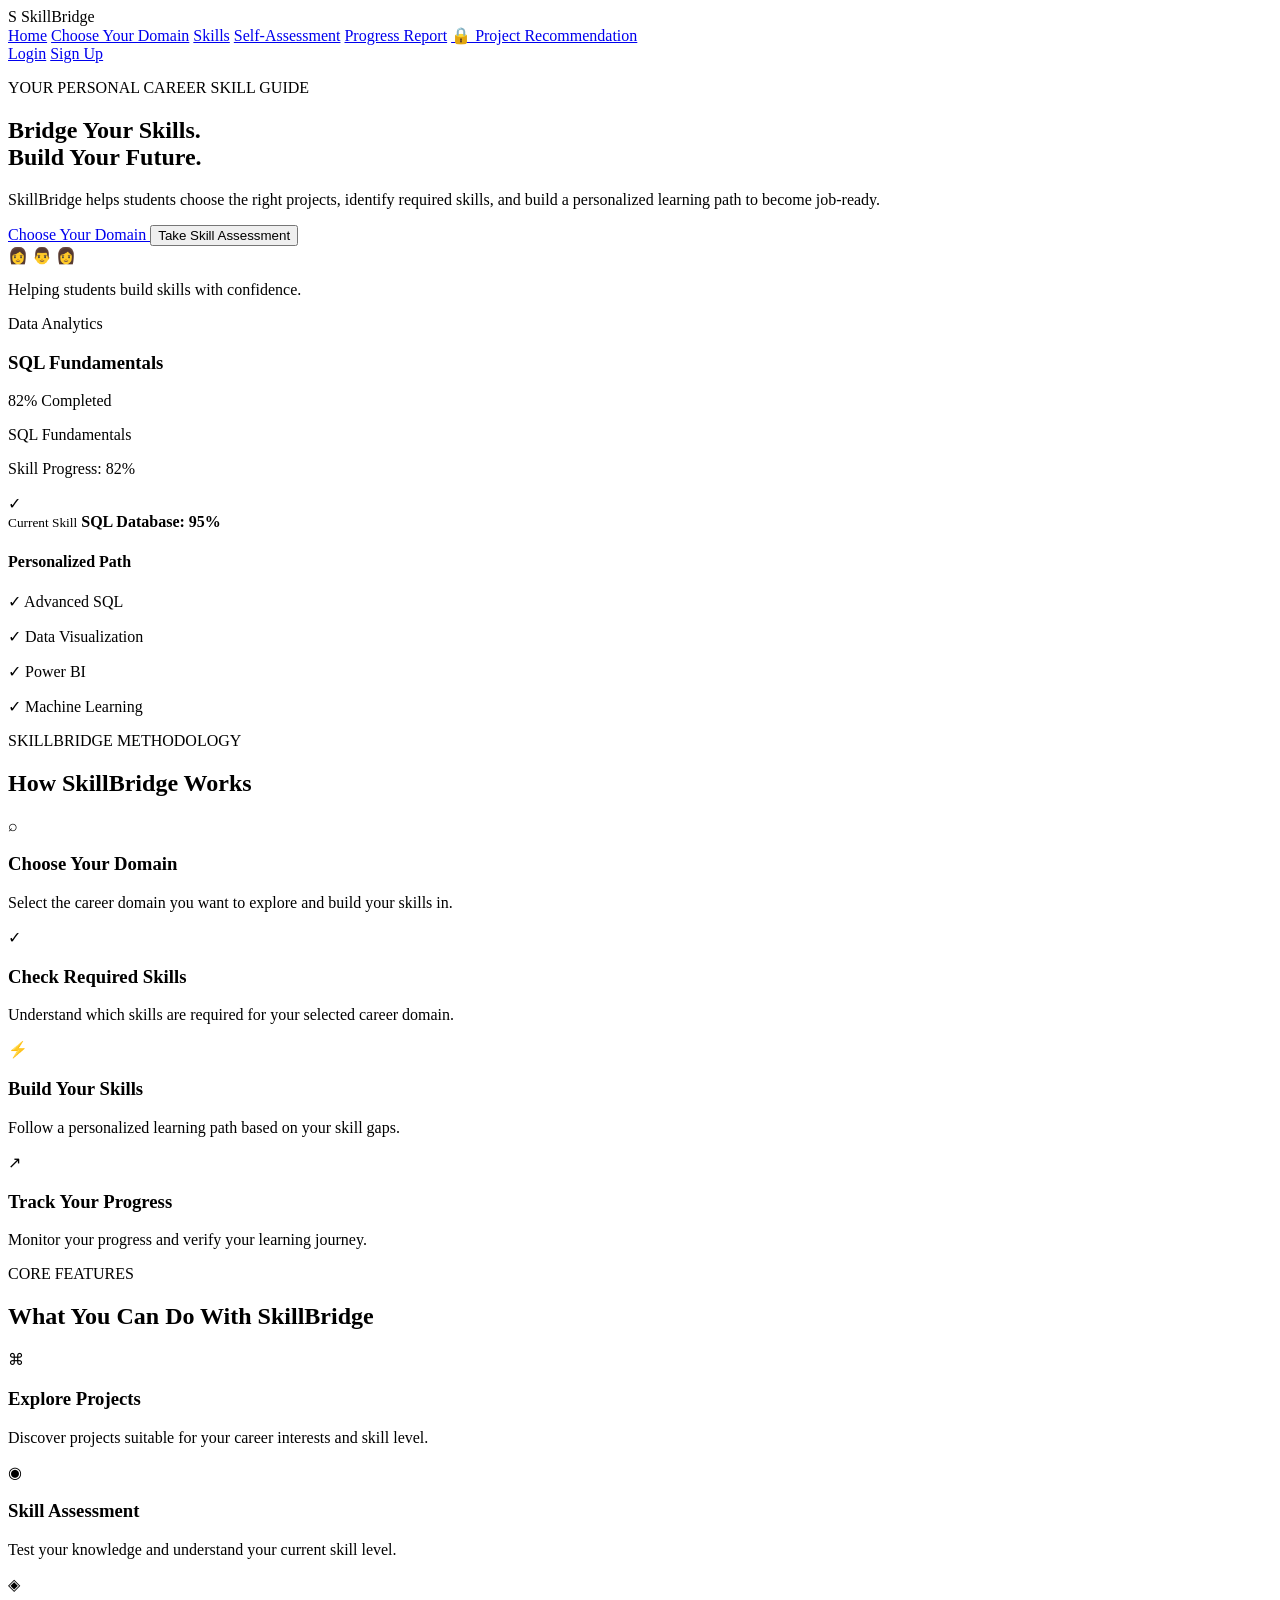
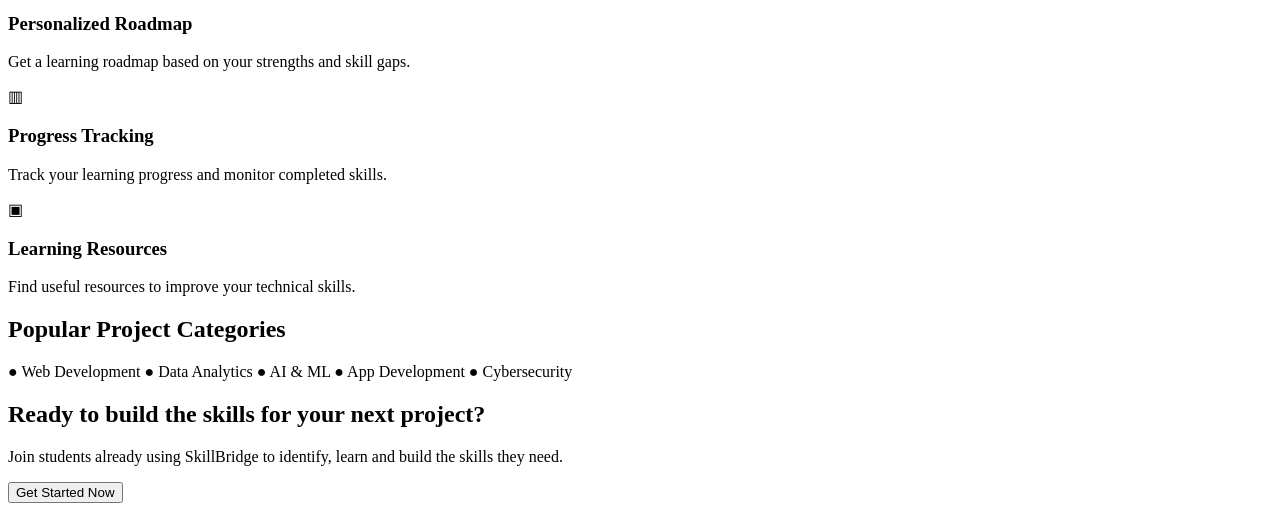
==== index.html @ 347d811d "Upload SkillBridge project files" ====
<!DOCTYPE html>
<html lang="en">

<head>
    <meta charset="UTF-8">
    <meta name="viewport" content="width=device-width, initial-scale=1.0">

    <title>SkillBridge</title>

    <link rel="stylesheet" href="CSS/style.css">
</head>

<body>

    <!-- NAVBAR -->
    <header class="navbar">

        <div class="logo">
            <span class="logo-icon">S</span>
            <span>SkillBridge</span>
        </div>

        <nav>
            <a href="index.html" class="active">Home</a>
            <a href="domain.html">Choose Your Domain</a>
            <a href="skills.html">Skills</a>
            <a href="assessment.html">Self-Assessment</a>
            <a href="progress.html">Progress Report</a>
            <a href="projects.html" id="projectLink">
                🔒 Project Recommendation
            </a>
        </nav>

        <!-- LOGIN AND SIGN UP BUTTONS -->
        <div class="nav-buttons">
            <a href="login.html" class="login-btn">Login</a>

            <a href="login.html?mode=signup" class="primary-btn">
                Sign Up
            </a>
        </div>

    </header>


    <!-- HERO SECTION -->
    <section class="hero">

        <div class="hero-content">

            <p class="small-heading">
                YOUR PERSONAL CAREER SKILL GUIDE
            </p>

            <h1>
                Bridge Your Skills.<br>
                Build Your Future.
            </h1>

            <p class="hero-description">
                SkillBridge helps students choose the right projects,
                identify required skills, and build a personalized
                learning path to become job-ready.
            </p>

            <div class="hero-buttons">

                <a href="domain.html" class="primary-btn">
                    Choose Your Domain
                </a>

                <button class="secondary-btn" id="assessmentBtn">
                    Take Skill Assessment
                </button>

            </div>

            <div class="student-info">
                <div class="student-icons">
                    <span>👩</span>
                    <span>👨</span>
                    <span>👩</span>
                </div>

                <p>
                    Helping students build skills with confidence.
                </p>
            </div>

        </div>


        <!-- DASHBOARD PREVIEW -->
        <div class="hero-dashboard">

            <div class="dashboard-top">
                <div>
                    <p class="dashboard-label">Data Analytics</p>
                    <h3>SQL Fundamentals</h3>
                </div>

                <span class="completed">82% Completed</span>
            </div>

            <div class="progress-section">
                <p>SQL Fundamentals</p>

                <div class="progress-bar">
                    <div class="progress-fill"></div>
                </div>

                <p class="progress-text">Skill Progress: 82%</p>
            </div>

            <div class="dashboard-bottom">

                <div class="score-card">
                    <span>✓</span>
                    <div>
                        <small>Current Skill</small>
                        <strong>SQL Database: 95%</strong>
                    </div>
                </div>

                <div class="future-card">
                    <h4>Personalized Path</h4>
                    <p>✓ Advanced SQL</p>
                    <p>✓ Data Visualization</p>
                    <p>✓ Power BI</p>
                    <p>✓ Machine Learning</p>
                </div>

            </div>

        </div>

    </section>


    <!-- HOW SKILLBRIDGE WORKS -->
    <section class="how-section">

        <p class="section-label">SKILLBRIDGE METHODOLOGY</p>

        <h2>How SkillBridge Works</h2>

        <div class="steps">

            <div class="step-card">
                <div class="step-icon">⌕</div>
                <h3>Choose Your Domain</h3>
                <p>
                    Select the career domain you want to
                    explore and build your skills in.
                </p>
            </div>

            <div class="step-card">
                <div class="step-icon">✓</div>
                <h3>Check Required Skills</h3>
                <p>
                    Understand which skills are required
                    for your selected career domain.
                </p>
            </div>

            <div class="step-card">
                <div class="step-icon">⚡</div>
                <h3>Build Your Skills</h3>
                <p>
                    Follow a personalized learning path
                    based on your skill gaps.
                </p>
            </div>

            <div class="step-card">
                <div class="step-icon">↗</div>
                <h3>Track Your Progress</h3>
                <p>
                    Monitor your progress and verify
                    your learning journey.
                </p>
            </div>

        </div>

    </section>


    <!-- CORE FEATURES -->
    <section class="features-section">

        <p class="section-label">CORE FEATURES</p>

        <h2>What You Can Do With SkillBridge</h2>

        <div class="features-grid">

            <div class="feature-card">
                <div class="feature-icon">⌘</div>
                <h3>Explore Projects</h3>
                <p>
                    Discover projects suitable for
                    your career interests and skill level.
                </p>
            </div>

            <div class="feature-card">
                <div class="feature-icon">◉</div>
                <h3>Skill Assessment</h3>
                <p>
                    Test your knowledge and understand
                    your current skill level.
                </p>
            </div>

            <div class="feature-card">
                <div class="feature-icon">◈</div>
                <h3>Personalized Roadmap</h3>
                <p>
                    Get a learning roadmap based on
                    your strengths and skill gaps.
                </p>
            </div>

            <div class="feature-card">
                <div class="feature-icon">▥</div>
                <h3>Progress Tracking</h3>
                <p>
                    Track your learning progress and
                    monitor completed skills.
                </p>
            </div>

            <div class="feature-card">
                <div class="feature-icon">▣</div>
                <h3>Learning Resources</h3>
                <p>
                    Find useful resources to improve
                    your technical skills.
                </p>
            </div>

        </div>

    </section>


    <!-- PROJECT CATEGORIES -->
    <section class="categories-section">

        <h2>Popular Project Categories</h2>

        <div class="categories">
            <span>● Web Development</span>
            <span>● Data Analytics</span>
            <span>● AI & ML</span>
            <span>● App Development</span>
            <span>● Cybersecurity</span>
        </div>

    </section>


    <!-- CALL TO ACTION -->
    <section class="cta-section">

        <h2>
            Ready to build the skills for your next project?
        </h2>

        <p>
            Join students already using SkillBridge to
            identify, learn and build the skills they need.
        </p>

        <button class="cta-button" id="ctaButton">
            Get Started Now
        </button>

    </section>


    <!-- JAVASCRIPT -->
    <script src="JS/script.js"></script>

</body>

</html>
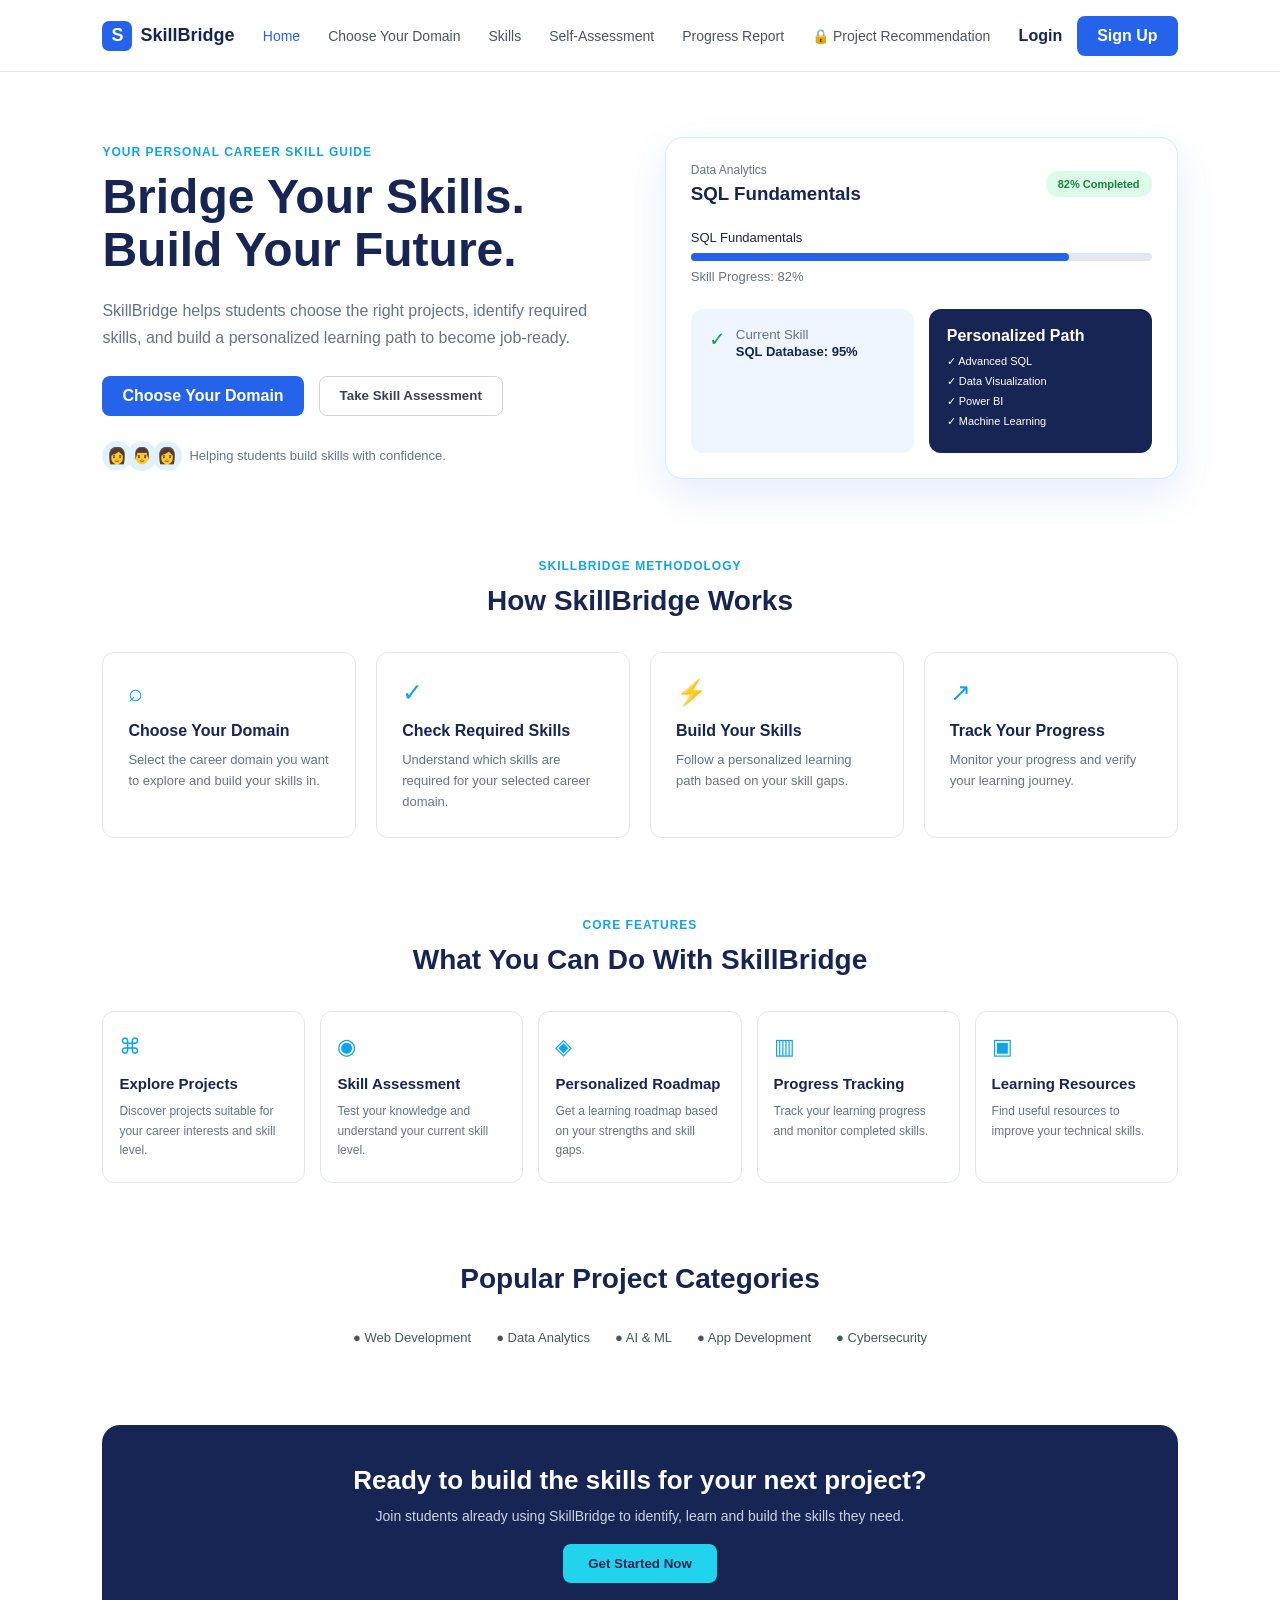
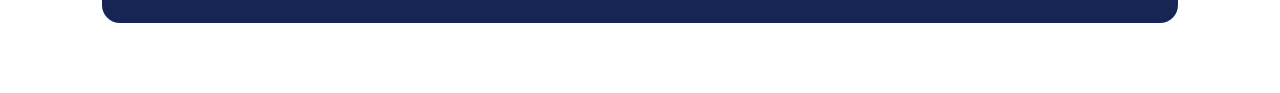
==== commit 9d765489: "Update index.html" ====
--- a/index.html
+++ b/index.html
@@ -8,7 +8,8 @@
 
     <title>SkillBridge</title>
 
-    <link rel="stylesheet" href="CSS/style.css">
+    <!-- Correct CSS path -->
+    <link rel="stylesheet" href="/style.css">
 </head>
 
 <body>
@@ -32,17 +33,14 @@
             </a>
         </nav>
 
-        <!-- LOGIN AND SIGN UP BUTTONS -->
         <div class="nav-buttons">
             <a href="login.html" class="login-btn">Login</a>
-
             <a href="login.html?mode=signup" class="primary-btn">
                 Sign Up
             </a>
         </div>
 
     </header>
-
 
     <!-- HERO SECTION -->
     <section class="hero">
@@ -89,7 +87,6 @@
             </div>
 
         </div>
-
 
         <!-- DASHBOARD PREVIEW -->
         <div class="hero-dashboard">
@@ -137,7 +134,6 @@
 
     </section>
 
-
     <!-- HOW SKILLBRIDGE WORKS -->
     <section class="how-section">
 
@@ -187,7 +183,6 @@
 
     </section>
 
-
     <!-- CORE FEATURES -->
     <section class="features-section">
 
@@ -245,7 +240,6 @@
         </div>
 
     </section>
-
 
     <!-- PROJECT CATEGORIES -->
     <section class="categories-section">
@@ -262,7 +256,6 @@
 
     </section>
 
-
     <!-- CALL TO ACTION -->
     <section class="cta-section">
 
@@ -281,9 +274,8 @@
 
     </section>
 
-
-    <!-- JAVASCRIPT -->
-    <script src="JS/script.js"></script>
+    <!-- Correct JavaScript path -->
+    <script src="/script.js"></script>
 
 </body>
 
--- a/style.css
+++ b/style.css
@@ -0,0 +1,2170 @@
+/* ================= GENERAL ================= */
+
+* {
+    margin: 0;
+    padding: 0;
+    box-sizing: border-box;
+}
+
+body {
+    font-family: Arial, Helvetica, sans-serif;
+    background: #ffffff;
+    color: #172554;
+}
+
+button {
+    font-family: inherit;
+    cursor: pointer;
+}
+
+a {
+    text-decoration: none;
+}
+
+
+/* ================= NAVBAR ================= */
+
+.navbar {
+    width: 100%;
+    height: 72px;
+    padding: 0 8%;
+    display: flex;
+    align-items: center;
+    justify-content: space-between;
+    border-bottom: 1px solid #e5e7eb;
+    background: white;
+}
+
+.logo {
+    display: flex;
+    align-items: center;
+    gap: 8px;
+    font-size: 18px;
+    font-weight: 700;
+}
+
+.logo-icon {
+    width: 30px;
+    height: 30px;
+    display: flex;
+    align-items: center;
+    justify-content: center;
+    background: #2563eb;
+    color: white;
+    border-radius: 7px;
+    font-weight: bold;
+}
+
+.navbar nav {
+    display: flex;
+    gap: 28px;
+}
+
+.navbar nav a {
+    color: #475569;
+    font-size: 14px;
+    font-weight: 500;
+}
+
+.navbar nav a:hover,
+.navbar nav a.active {
+    color: #2563eb;
+}
+
+.nav-buttons {
+    display: flex;
+    align-items: center;
+    gap: 15px;
+}
+
+.login-btn {
+    border: none;
+    background: transparent;
+    color: #172554;
+    font-weight: 600;
+}
+
+.primary-btn {
+    border: none;
+    background: #2563eb;
+    color: white;
+    padding: 11px 20px;
+    border-radius: 8px;
+    font-weight: 600;
+}
+
+.primary-btn:hover {
+    background: #1d4ed8;
+}
+
+.secondary-btn {
+    background: white;
+    border: 1px solid #2563eb;
+    color: #2563eb;
+    padding: 10px 20px;
+    border-radius: 8px;
+    font-weight: 600;
+}
+
+
+/* ================= HERO ================= */
+
+.hero {
+    width: 84%;
+    margin: 65px auto;
+    display: flex;
+    align-items: center;
+    justify-content: space-between;
+    gap: 50px;
+}
+
+.hero-content {
+    width: 48%;
+}
+
+.small-heading,
+.section-label {
+    color: #0ea5e9;
+    font-size: 12px;
+    font-weight: 700;
+    letter-spacing: 1px;
+    margin-bottom: 12px;
+}
+
+.hero h1 {
+    font-size: 48px;
+    line-height: 1.1;
+    color: #172554;
+    margin-bottom: 20px;
+}
+
+.hero-description {
+    color: #64748b;
+    font-size: 16px;
+    line-height: 1.7;
+    max-width: 560px;
+}
+
+.hero-buttons {
+    display: flex;
+    gap: 15px;
+    margin-top: 25px;
+}
+
+.student-info {
+    display: flex;
+    align-items: center;
+    gap: 12px;
+    margin-top: 25px;
+}
+
+.student-info p {
+    color: #64748b;
+    font-size: 13px;
+}
+
+.student-icons {
+    display: flex;
+}
+
+.student-icons span {
+    width: 30px;
+    height: 30px;
+    border-radius: 50%;
+    background: #e0f2fe;
+    display: flex;
+    align-items: center;
+    justify-content: center;
+    margin-right: -5px;
+}
+
+
+/* ================= DASHBOARD PREVIEW ================= */
+
+.hero-dashboard {
+    width: 48%;
+    background: white;
+    border: 1px solid #dbeafe;
+    border-radius: 18px;
+    padding: 25px;
+    box-shadow: 0 15px 40px rgba(37, 99, 235, 0.12);
+}
+
+.dashboard-top {
+    display: flex;
+    justify-content: space-between;
+    align-items: center;
+}
+
+.dashboard-label {
+    font-size: 12px;
+    color: #64748b;
+}
+
+.dashboard-top h3 {
+    margin-top: 6px;
+}
+
+.completed {
+    background: #dcfce7;
+    color: #15803d;
+    padding: 7px 12px;
+    border-radius: 20px;
+    font-size: 11px;
+    font-weight: 600;
+}
+
+.progress-section {
+    margin-top: 25px;
+}
+
+.progress-section p {
+    font-size: 13px;
+    margin-bottom: 8px;
+}
+
+.progress-bar {
+    width: 100%;
+    height: 8px;
+    background: #e2e8f0;
+    border-radius: 10px;
+}
+
+.progress-fill {
+    width: 82%;
+    height: 100%;
+    background: #2563eb;
+    border-radius: 10px;
+}
+
+.progress-text {
+    color: #64748b;
+    margin-top: 8px;
+}
+
+.dashboard-bottom {
+    display: flex;
+    gap: 15px;
+    margin-top: 25px;
+}
+
+.score-card {
+    flex: 1;
+    background: #eff6ff;
+    padding: 18px;
+    border-radius: 12px;
+    display: flex;
+    gap: 10px;
+}
+
+.score-card span {
+    color: #16a34a;
+    font-size: 20px;
+}
+
+.score-card small {
+    display: block;
+    color: #64748b;
+}
+
+.score-card strong {
+    font-size: 13px;
+}
+
+.future-card {
+    flex: 1;
+    background: #172554;
+    color: white;
+    padding: 18px;
+    border-radius: 12px;
+}
+
+.future-card h4 {
+    margin-bottom: 10px;
+}
+
+.future-card p {
+    font-size: 11px;
+    margin: 7px 0;
+}
+
+
+/* ================= SECTIONS ================= */
+
+.how-section,
+.features-section,
+.categories-section {
+    width: 84%;
+    margin: 80px auto;
+    text-align: center;
+}
+
+.how-section h2,
+.features-section h2,
+.categories-section h2 {
+    font-size: 28px;
+    color: #172554;
+    margin-bottom: 35px;
+}
+
+
+/* ================= HOW IT WORKS ================= */
+
+.steps {
+    display: grid;
+    grid-template-columns: repeat(4, 1fr);
+    gap: 20px;
+}
+
+.step-card {
+    padding: 25px;
+    border: 1px solid #e2e8f0;
+    border-radius: 12px;
+    text-align: left;
+}
+
+.step-icon {
+    color: #0ea5e9;
+    font-size: 25px;
+    margin-bottom: 15px;
+}
+
+.step-card h3 {
+    font-size: 16px;
+    margin-bottom: 10px;
+}
+
+.step-card p {
+    color: #64748b;
+    font-size: 13px;
+    line-height: 1.6;
+}
+
+
+/* ================= FEATURES ================= */
+
+.features-grid {
+    display: grid;
+    grid-template-columns: repeat(5, 1fr);
+    gap: 15px;
+}
+
+.feature-card {
+    padding: 22px 16px;
+    border: 1px solid #e2e8f0;
+    border-radius: 12px;
+    text-align: left;
+}
+
+.feature-icon {
+    color: #0ea5e9;
+    font-size: 22px;
+    margin-bottom: 15px;
+}
+
+.feature-card h3 {
+    font-size: 15px;
+    margin-bottom: 10px;
+}
+
+.feature-card p {
+    color: #64748b;
+    font-size: 12px;
+    line-height: 1.6;
+}
+
+
+/* ================= CATEGORIES ================= */
+
+.categories {
+    display: flex;
+    justify-content: center;
+    flex-wrap: wrap;
+    gap: 25px;
+}
+
+.categories span {
+    color: #475569;
+    font-size: 13px;
+}
+
+
+/* ================= CTA ================= */
+
+.cta-section {
+    width: 84%;
+    margin: 70px auto;
+    padding: 40px;
+    text-align: center;
+    border-radius: 18px;
+    background: #172554;
+    color: white;
+}
+
+.cta-section h2 {
+    font-size: 26px;
+    margin-bottom: 12px;
+}
+
+.cta-section p {
+    color: #cbd5e1;
+    font-size: 14px;
+    margin-bottom: 20px;
+}
+
+.cta-button {
+    border: none;
+    background: #22d3ee;
+    color: #172554;
+    padding: 12px 25px;
+    border-radius: 8px;
+    font-weight: 700;
+}
+
+
+/* ================= RESPONSIVE ================= */
+
+@media (max-width: 900px) {
+
+    .navbar nav {
+        display: none;
+    }
+
+    .hero {
+        flex-direction: column;
+    }
+
+    .hero-content,
+    .hero-dashboard {
+        width: 100%;
+    }
+
+    .steps {
+        grid-template-columns: repeat(2, 1fr);
+    }
+
+    .features-grid {
+        grid-template-columns: repeat(2, 1fr);
+    }
+}
+
+@media (max-width: 600px) {
+
+    .hero h1 {
+        font-size: 36px;
+    }
+
+    .steps,
+    .features-grid {
+        grid-template-columns: 1fr;
+    }
+
+    .hero-buttons {
+        flex-direction: column;
+    }
+}
+/* =====================================================
+   DOMAIN PAGE
+===================================================== */
+
+.domain-page {
+    width: 84%;
+    margin: 55px auto 80px;
+}
+
+
+/* ================= DOMAIN HEADER ================= */
+
+.domain-header {
+    text-align: center;
+    max-width: 750px;
+    margin: 0 auto 45px;
+}
+
+.domain-header h1 {
+    font-size: 40px;
+    color: #172554;
+    margin-bottom: 15px;
+}
+
+.domain-header p:last-child {
+    color: #64748b;
+    font-size: 15px;
+    line-height: 1.7;
+}
+
+
+/* ================= DOMAIN GRID ================= */
+
+.domain-grid {
+    display: grid;
+    grid-template-columns: repeat(3, 1fr);
+    gap: 22px;
+}
+
+
+/* ================= DOMAIN CARD ================= */
+
+.domain-card {
+    padding: 25px;
+    background: white;
+    border: 1px solid #e2e8f0;
+    border-radius: 15px;
+    transition: 0.25s;
+    position: relative;
+}
+
+.domain-card:hover {
+    transform: translateY(-5px);
+    border-color: #93c5fd;
+    box-shadow: 0 12px 30px rgba(37, 99, 235, 0.10);
+}
+
+
+.domain-card.selected {
+    border: 2px solid #2563eb;
+    background: #eff6ff;
+}
+
+
+/* ================= DOMAIN ICON ================= */
+
+.domain-icon {
+    width: 48px;
+    height: 48px;
+    display: flex;
+    align-items: center;
+    justify-content: center;
+    background: #eff6ff;
+    color: #2563eb;
+    border-radius: 12px;
+    font-size: 22px;
+    margin-bottom: 18px;
+}
+
+
+.domain-card h3 {
+    color: #172554;
+    font-size: 18px;
+    margin-bottom: 10px;
+}
+
+
+.domain-card p {
+    color: #64748b;
+    font-size: 13px;
+    line-height: 1.6;
+    margin-bottom: 12px;
+}
+
+
+.domain-card span {
+    display: block;
+    color: #2563eb;
+    font-size: 11px;
+    font-weight: 600;
+    margin-bottom: 20px;
+}
+
+
+/* ================= SELECT BUTTON ================= */
+
+.domain-select-btn {
+    width: 100%;
+    padding: 10px;
+    border: 1px solid #2563eb;
+    background: white;
+    color: #2563eb;
+    border-radius: 8px;
+    font-weight: 600;
+    cursor: pointer;
+}
+
+
+.domain-select-btn:hover {
+    background: #2563eb;
+    color: white;
+}
+
+
+.domain-card.selected .domain-select-btn {
+    background: #2563eb;
+    color: white;
+}
+
+
+/* ================= SELECTED DOMAIN ================= */
+
+.selected-domain {
+    margin: 45px auto 0;
+    max-width: 700px;
+    padding: 25px;
+    text-align: center;
+    background: #f8fafc;
+    border: 1px solid #e2e8f0;
+    border-radius: 15px;
+}
+
+
+.selected-domain p {
+    color: #64748b;
+    font-size: 13px;
+}
+
+
+.selected-domain h3 {
+    color: #172554;
+    margin: 8px 0 20px;
+}
+
+
+#continueSkillsBtn:disabled {
+    opacity: 0.5;
+    cursor: not-allowed;
+}
+
+
+/* ================= DOMAIN RESPONSIVE ================= */
+
+@media (max-width: 1000px) {
+
+    .domain-grid {
+        grid-template-columns: repeat(2, 1fr);
+    }
+
+}
+
+
+@media (max-width: 650px) {
+
+    .domain-grid {
+        grid-template-columns: 1fr;
+    }
+
+    .domain-header h1 {
+        font-size: 32px;
+    }
+
+}
+
+/* =====================================================
+   SKILLS PAGE
+===================================================== */
+
+.skills-page {
+    width: 84%;
+    margin: 55px auto 80px;
+}
+
+
+/* ================= HEADER ================= */
+
+.skills-header {
+    text-align: center;
+    max-width: 780px;
+    margin: 0 auto 50px;
+}
+
+.skills-header h1 {
+    font-size: 40px;
+    color: #172554;
+    margin-bottom: 15px;
+}
+
+.skills-header > p:not(.section-label) {
+    color: #64748b;
+    font-size: 15px;
+    line-height: 1.7;
+}
+
+
+/* ================= CURRENT DOMAIN ================= */
+
+.current-domain {
+    display: inline-flex;
+    align-items: center;
+    gap: 12px;
+    margin-top: 20px;
+    padding: 10px 18px;
+    background: #eff6ff;
+    border: 1px solid #bfdbfe;
+    border-radius: 25px;
+}
+
+.current-domain span {
+    color: #64748b;
+    font-size: 12px;
+}
+
+.current-domain strong {
+    color: #2563eb;
+    font-size: 13px;
+}
+
+
+/* ================= SKILL LEVEL ================= */
+
+.skill-level-section {
+    margin-bottom: 50px;
+}
+
+.skill-level-heading {
+    display: flex;
+    align-items: center;
+    gap: 15px;
+    margin-bottom: 20px;
+}
+
+.level-number {
+    width: 42px;
+    height: 42px;
+    display: flex;
+    align-items: center;
+    justify-content: center;
+    background: #172554;
+    color: white;
+    border-radius: 10px;
+    font-size: 13px;
+    font-weight: 700;
+}
+
+.skill-level-heading h2 {
+    color: #172554;
+    font-size: 24px;
+    margin-bottom: 5px;
+}
+
+.skill-level-heading p {
+    color: #64748b;
+    font-size: 13px;
+}
+
+
+/* ================= SKILLS GRID ================= */
+
+.skills-grid {
+    display: grid;
+    grid-template-columns: repeat(3, 1fr);
+    gap: 18px;
+}
+
+
+/* ================= SKILL CARD ================= */
+
+.skill-card {
+    position: relative;
+    display: flex;
+    align-items: flex-start;
+    gap: 15px;
+    padding: 22px;
+    border: 1px solid #e2e8f0;
+    border-radius: 13px;
+    background: white;
+    cursor: pointer;
+    transition: 0.2s;
+}
+
+.skill-card:hover {
+    border-color: #93c5fd;
+    box-shadow: 0 8px 25px rgba(37, 99, 235, 0.08);
+}
+
+
+/* Hide original checkbox */
+
+.skill-checkbox {
+    position: absolute;
+    opacity: 0;
+}
+
+
+/* Custom checkbox */
+
+.custom-checkbox {
+    width: 23px;
+    height: 23px;
+    flex-shrink: 0;
+    border: 2px solid #cbd5e1;
+    border-radius: 6px;
+    color: white;
+    display: flex;
+    align-items: center;
+    justify-content: center;
+    font-size: 13px;
+}
+
+
+/* Selected card */
+
+.skill-card.selected {
+    border: 2px solid #2563eb;
+    background: #eff6ff;
+}
+
+.skill-card.selected .custom-checkbox {
+    background: #2563eb;
+    border-color: #2563eb;
+}
+
+
+/* Skill text */
+
+.skill-card h3 {
+    color: #172554;
+    font-size: 15px;
+    margin-bottom: 7px;
+}
+
+.skill-card p {
+    color: #64748b;
+    font-size: 12px;
+    line-height: 1.5;
+}
+
+
+/* ================= SUMMARY ================= */
+
+.skill-summary {
+    max-width: 900px;
+    margin: 20px auto 0;
+    padding: 22px 25px;
+    display: flex;
+    align-items: center;
+    justify-content: space-between;
+    gap: 20px;
+    background: #f8fafc;
+    border: 1px solid #e2e8f0;
+    border-radius: 15px;
+}
+
+.skill-summary p {
+    color: #64748b;
+    font-size: 12px;
+    margin-bottom: 5px;
+}
+
+.skill-summary h3 {
+    color: #172554;
+    font-size: 18px;
+}
+
+
+/* Disabled button */
+
+#continueAssessmentBtn:disabled {
+    opacity: 0.5;
+    cursor: not-allowed;
+}
+
+
+/* ================= SKILLS RESPONSIVE ================= */
+
+@media (max-width: 950px) {
+
+    .skills-grid {
+        grid-template-columns: repeat(2, 1fr);
+    }
+
+}
+
+
+@media (max-width: 650px) {
+
+    .skills-grid {
+        grid-template-columns: 1fr;
+    }
+
+    .skills-header h1 {
+        font-size: 32px;
+    }
+
+    .skill-summary {
+        flex-direction: column;
+        text-align: center;
+    }
+
+}
+/* =========================================
+   ASSESSMENT PAGE
+========================================= */
+
+.assessment-page {
+    min-height: calc(100vh - 80px);
+    background: #f7f9fc;
+    padding: 55px 8%;
+}
+
+
+/* Header */
+
+.assessment-header {
+    text-align: center;
+    max-width: 800px;
+    margin: 0 auto 35px;
+}
+
+.page-label {
+    color: #2563eb;
+    font-size: 14px;
+    font-weight: 700;
+    letter-spacing: 1.5px;
+    margin-bottom: 10px;
+}
+
+.assessment-header h1 {
+    font-size: 42px;
+    margin-bottom: 12px;
+    color: #111827;
+}
+
+.assessment-subtitle {
+    color: #6b7280;
+    font-size: 17px;
+    line-height: 1.6;
+}
+
+.assessment-domain {
+    display: inline-block;
+    margin-top: 18px;
+    padding: 10px 18px;
+    background: #eef4ff;
+    color: #374151;
+    border-radius: 30px;
+    font-size: 14px;
+}
+
+.assessment-domain strong {
+    color: #2563eb;
+}
+
+
+/* Quiz Progress */
+
+.quiz-progress {
+    max-width: 850px;
+    margin: 0 auto 25px;
+}
+
+.quiz-progress-info {
+    display: flex;
+    justify-content: space-between;
+    margin-bottom: 9px;
+
+    color: #6b7280;
+    font-size: 14px;
+    font-weight: 600;
+}
+
+.quiz-progress-bar {
+    width: 100%;
+    height: 8px;
+    background: #e5e7eb;
+    border-radius: 20px;
+    overflow: hidden;
+}
+
+.quiz-progress-fill {
+    width: 20%;
+    height: 100%;
+    background: #2563eb;
+    border-radius: 20px;
+    transition: width 0.3s ease;
+}
+
+
+/* Quiz Card */
+
+.quiz-container {
+    max-width: 850px;
+    margin: 0 auto;
+}
+
+.quiz-card {
+    background: white;
+    border-radius: 18px;
+    padding: 38px;
+    box-shadow: 0 10px 30px rgba(0, 0, 0, 0.06);
+}
+
+.question-category {
+    display: inline-block;
+
+    background: #eef4ff;
+    color: #2563eb;
+
+    padding: 7px 13px;
+
+    border-radius: 20px;
+
+    font-size: 13px;
+    font-weight: 600;
+
+    margin-bottom: 20px;
+}
+
+.quiz-card h2 {
+    font-size: 25px;
+    line-height: 1.5;
+    color: #111827;
+    margin-bottom: 28px;
+}
+
+
+/* Options */
+
+.options-container {
+    display: flex;
+    flex-direction: column;
+    gap: 14px;
+}
+
+.quiz-option {
+    width: 100%;
+
+    background: white;
+
+    border: 1px solid #d9dee8;
+
+    border-radius: 12px;
+
+    padding: 17px 18px;
+
+    text-align: left;
+
+    font-size: 15px;
+
+    cursor: pointer;
+
+    transition: all 0.2s ease;
+
+    color: #374151;
+}
+
+.quiz-option:hover {
+    border-color: #2563eb;
+    background: #f5f8ff;
+}
+
+.quiz-option.selected {
+    border-color: #2563eb;
+    background: #eef4ff;
+    color: #1d4ed8;
+    font-weight: 600;
+}
+
+
+/* Quiz Actions */
+
+.quiz-actions {
+    display: flex;
+    justify-content: space-between;
+
+    margin-top: 32px;
+
+    padding-top: 25px;
+
+    border-top: 1px solid #edf0f4;
+}
+
+.secondary-btn {
+    border: 1px solid #d1d5db;
+    background: white;
+    color: #374151;
+
+    padding: 11px 20px;
+
+    border-radius: 8px;
+
+    cursor: pointer;
+
+    font-weight: 600;
+}
+
+.secondary-btn:hover:not(:disabled) {
+    background: #f3f4f6;
+}
+
+.secondary-btn:disabled {
+    opacity: 0.5;
+    cursor: not-allowed;
+}
+
+.primary-btn:disabled {
+    opacity: 0.5;
+    cursor: not-allowed;
+}
+
+
+/* Information Cards */
+
+.assessment-info {
+    max-width: 850px;
+
+    margin: 28px auto 0;
+
+    display: grid;
+
+    grid-template-columns: 1fr 1fr;
+
+    gap: 18px;
+}
+
+.info-card {
+    background: white;
+
+    border: 1px solid #edf0f4;
+
+    border-radius: 14px;
+
+    padding: 20px;
+
+    display: flex;
+
+    gap: 14px;
+}
+
+.info-icon {
+    width: 40px;
+    height: 40px;
+
+    min-width: 40px;
+
+    display: flex;
+    align-items: center;
+    justify-content: center;
+
+    background: #eef4ff;
+
+    border-radius: 10px;
+
+    color: #2563eb;
+
+    font-weight: bold;
+}
+
+.info-card h3 {
+    margin-bottom: 6px;
+
+    font-size: 15px;
+
+    color: #111827;
+}
+
+.info-card p {
+    margin: 0;
+
+    color: #6b7280;
+
+    font-size: 13px;
+
+    line-height: 1.6;
+}
+
+
+/* =========================================
+   ASSESSMENT RESPONSIVE
+========================================= */
+.nav-links {
+    display: flex;
+    align-items: center;
+    gap: 24px;
+    white-space: nowrap;
+}
+
+.nav-links a {
+    text-decoration: none;
+    color: #374151;
+    font-size: 14px;
+    font-weight: 600;
+    padding: 8px 4px;
+    transition: 0.2s ease;
+}
+
+.nav-links a:hover {
+    color: #2563eb;
+}
+
+.nav-links a.active {
+    color: #2563eb;
+}
+
+/* =====================================================
+   PROGRESS REPORT PAGE
+   ===================================================== */
+
+.progress-page {
+    max-width: 1200px;
+    margin: 0 auto;
+    padding: 45px 30px 70px;
+}
+
+
+/* ================= HEADER ================= */
+
+.progress-header {
+    display: flex;
+    justify-content: space-between;
+    align-items: center;
+    gap: 30px;
+    margin-bottom: 35px;
+}
+
+.progress-header h1 {
+    margin: 8px 0 8px;
+    font-size: 38px;
+    color: #111827;
+}
+
+.progress-header p {
+    margin: 0;
+    color: #6b7280;
+    font-size: 16px;
+}
+
+.progress-domain-card {
+    background: #eff6ff;
+    border: 1px solid #dbeafe;
+    border-radius: 14px;
+    padding: 18px 24px;
+    min-width: 190px;
+}
+
+.progress-domain-card span {
+    display: block;
+    color: #6b7280;
+    font-size: 13px;
+    margin-bottom: 6px;
+}
+
+.progress-domain-card strong {
+    color: #2563eb;
+    font-size: 17px;
+}
+
+
+/* ================= STAT CARDS ================= */
+
+.progress-overview {
+    display: grid;
+    grid-template-columns: repeat(4, 1fr);
+    gap: 18px;
+    margin-bottom: 30px;
+}
+
+.progress-stat-card {
+    background: #ffffff;
+    border: 1px solid #e5e7eb;
+    border-radius: 16px;
+    padding: 22px;
+    display: flex;
+    align-items: center;
+    gap: 15px;
+    box-shadow: 0 5px 20px rgba(0, 0, 0, 0.04);
+}
+
+.stat-icon {
+    width: 48px;
+    height: 48px;
+    border-radius: 12px;
+    background: #eff6ff;
+    display: flex;
+    align-items: center;
+    justify-content: center;
+    font-size: 22px;
+}
+
+.progress-stat-card span {
+    color: #6b7280;
+    font-size: 13px;
+}
+
+.progress-stat-card h2 {
+    margin: 5px 0 0;
+    color: #111827;
+    font-size: 25px;
+}
+
+
+/* ================= DASHBOARD ================= */
+
+.progress-dashboard {
+    display: grid;
+    grid-template-columns: 2fr 1fr;
+    gap: 25px;
+    align-items: start;
+}
+
+.progress-main-card {
+    background: #ffffff;
+    border: 1px solid #e5e7eb;
+    border-radius: 18px;
+    padding: 28px;
+    box-shadow: 0 5px 20px rgba(0, 0, 0, 0.04);
+}
+
+.section-heading {
+    margin-bottom: 25px;
+}
+
+.section-heading h2 {
+    margin: 0 0 6px;
+    color: #111827;
+    font-size: 22px;
+}
+
+.section-heading p {
+    margin: 0;
+    color: #6b7280;
+    font-size: 14px;
+}
+
+
+/* ================= SKILL PROGRESS ================= */
+
+.skill-progress-item {
+    padding: 20px 0;
+    border-bottom: 1px solid #f0f0f0;
+}
+
+.skill-progress-item:last-child {
+    border-bottom: none;
+}
+
+.skill-progress-top {
+    display: flex;
+    justify-content: space-between;
+    align-items: center;
+    margin-bottom: 9px;
+}
+
+.skill-progress-name {
+    font-size: 16px;
+    font-weight: 700;
+    color: #1f2937;
+}
+
+.skill-progress-score {
+    font-size: 14px;
+    font-weight: 700;
+    color: #2563eb;
+}
+
+.skill-progress-bar {
+    height: 10px;
+    background: #e5e7eb;
+    border-radius: 20px;
+    overflow: hidden;
+}
+
+.skill-progress-fill {
+    height: 100%;
+    border-radius: 20px;
+    width: 0%;
+    transition: width 0.8s ease;
+}
+
+.skill-progress-bottom {
+    display: flex;
+    justify-content: space-between;
+    margin-top: 8px;
+    font-size: 12px;
+    color: #6b7280;
+}
+
+.skill-status {
+    font-weight: 700;
+}
+
+
+/* ================= STATUS COLORS ================= */
+
+.status-strong {
+    color: #15803d;
+}
+
+.status-good {
+    color: #2563eb;
+}
+
+.status-improve {
+    color: #ca8a04;
+}
+
+.status-weak {
+    color: #dc2626;
+}
+
+
+/* ================= RIGHT SIDE ================= */
+
+.progress-side {
+    display: flex;
+    flex-direction: column;
+    gap: 20px;
+}
+
+.overall-progress-card,
+.performance-summary {
+    background: #ffffff;
+    border: 1px solid #e5e7eb;
+    border-radius: 18px;
+    padding: 25px;
+    box-shadow: 0 5px 20px rgba(0, 0, 0, 0.04);
+}
+
+.overall-progress-card h2,
+.performance-summary h2 {
+    margin: 0 0 20px;
+    font-size: 19px;
+    color: #111827;
+}
+
+
+/* ================= CIRCLE ================= */
+
+.progress-circle {
+    width: 175px;
+    height: 175px;
+    border-radius: 50%;
+    margin: 10px auto 20px;
+    display: flex;
+    align-items: center;
+    justify-content: center;
+
+    background:
+        conic-gradient(
+            #2563eb 0deg,
+            #2563eb 0deg,
+            #e5e7eb 0deg,
+            #e5e7eb 360deg
+        );
+
+    position: relative;
+}
+
+.progress-circle::before {
+    content: "";
+    position: absolute;
+    width: 135px;
+    height: 135px;
+    background: white;
+    border-radius: 50%;
+}
+
+.progress-circle-inner {
+    position: relative;
+    z-index: 2;
+    text-align: center;
+}
+
+.progress-circle-inner strong {
+    display: block;
+    font-size: 30px;
+    color: #111827;
+}
+
+.progress-circle-inner span {
+    font-size: 12px;
+    color: #6b7280;
+}
+
+.overall-progress-card p {
+    text-align: center;
+    color: #6b7280;
+    font-size: 13px;
+    line-height: 1.5;
+}
+
+
+/* ================= SUMMARY ================= */
+
+.summary-item {
+    display: flex;
+    justify-content: space-between;
+    align-items: center;
+    padding: 14px 0;
+    border-bottom: 1px solid #f0f0f0;
+    color: #374151;
+    font-size: 14px;
+}
+
+.summary-item:last-child {
+    border-bottom: none;
+}
+
+.summary-item strong {
+    font-size: 18px;
+    color: #111827;
+}
+
+
+/* ================= PREPARATION ================= */
+
+.preparation-section {
+    margin-top: 30px;
+    background: #ffffff;
+    border: 1px solid #e5e7eb;
+    border-radius: 18px;
+    padding: 30px;
+}
+
+.preparation-header {
+    margin-bottom: 25px;
+}
+
+.preparation-header h2 {
+    margin: 8px 0 6px;
+    font-size: 24px;
+    color: #111827;
+}
+
+.preparation-header p {
+    margin: 0;
+    color: #6b7280;
+}
+
+.preparation-grid {
+    display: grid;
+    grid-template-columns: repeat(3, 1fr);
+    gap: 18px;
+}
+
+.preparation-card {
+    border: 1px solid #e5e7eb;
+    border-radius: 14px;
+    padding: 20px;
+    background: #f9fafb;
+}
+
+.preparation-card h3 {
+    margin: 0 0 8px;
+    color: #111827;
+    font-size: 17px;
+}
+
+.preparation-card p {
+    margin: 0;
+    color: #6b7280;
+    font-size: 13px;
+    line-height: 1.6;
+}
+
+.preparation-tag {
+    display: inline-block;
+    margin-bottom: 12px;
+    padding: 5px 9px;
+    border-radius: 20px;
+    background: #eff6ff;
+    color: #2563eb;
+    font-size: 11px;
+    font-weight: 700;
+}
+
+
+/* ================= ACTION ================= */
+
+.progress-action {
+    margin-top: 30px;
+    padding: 30px;
+    border-radius: 18px;
+    background: #eff6ff;
+    border: 1px solid #dbeafe;
+
+    display: flex;
+    justify-content: space-between;
+    align-items: center;
+    gap: 20px;
+}
+
+.progress-action h2 {
+    margin: 0 0 6px;
+    color: #111827;
+}
+
+.progress-action p {
+    margin: 0;
+    color: #6b7280;
+}
+
+
+/* ================= RESPONSIVE ================= */
+
+@media (max-width: 1000px) {
+
+    .progress-overview {
+        grid-template-columns: repeat(2, 1fr);
+    }
+
+    .progress-dashboard {
+        grid-template-columns: 1fr;
+    }
+
+    .preparation-grid {
+        grid-template-columns: repeat(2, 1fr);
+    }
+}
+
+
+@media (max-width: 700px) {
+
+    .progress-page {
+        padding: 30px 18px 50px;
+    }
+
+    .progress-header {
+        flex-direction: column;
+        align-items: flex-start;
+    }
+
+    .progress-overview {
+        grid-template-columns: 1fr;
+    }
+
+    .preparation-grid {
+        grid-template-columns: 1fr;
+    }
+
+    .progress-action {
+        flex-direction: column;
+        align-items: flex-start;
+    }
+
+    .progress-action button {
+        width: 100%;
+    }
+}
+/* =====================================================
+   PROJECT RECOMMENDATION PAGE
+   ===================================================== */
+
+.projects-page {
+    max-width: 1200px;
+    margin: 0 auto;
+    padding: 45px 30px 70px;
+}
+
+
+/* ================= HEADER ================= */
+
+.projects-header {
+    text-align: center;
+    max-width: 800px;
+    margin: 0 auto 35px;
+}
+
+.projects-header h1 {
+    margin: 8px 0 12px;
+    font-size: 38px;
+    color: #111827;
+}
+
+.projects-header p {
+    margin: 0 auto;
+    color: #6b7280;
+    font-size: 16px;
+    line-height: 1.6;
+}
+
+.project-domain-info {
+    display: inline-flex;
+    flex-direction: column;
+    margin-top: 20px;
+    padding: 12px 22px;
+    background: #eff6ff;
+    border: 1px solid #dbeafe;
+    border-radius: 12px;
+}
+
+.project-domain-info span {
+    font-size: 12px;
+    color: #6b7280;
+}
+
+.project-domain-info strong {
+    margin-top: 4px;
+    color: #2563eb;
+    font-size: 16px;
+}
+
+
+/* ================= SUMMARY ================= */
+
+.recommendation-summary {
+    background: #eff6ff;
+    border: 1px solid #dbeafe;
+    border-radius: 20px;
+    padding: 30px 35px;
+
+    display: flex;
+    align-items: center;
+    justify-content: space-between;
+
+    gap: 25px;
+    margin-bottom: 35px;
+}
+
+.recommendation-summary-text h2 {
+    margin: 8px 0;
+    color: #111827;
+    font-size: 27px;
+}
+
+.recommendation-summary-text p {
+    max-width: 700px;
+    margin: 0;
+    color: #6b7280;
+    line-height: 1.6;
+}
+
+.recommendation-icon {
+    width: 80px;
+    height: 80px;
+    border-radius: 20px;
+    background: white;
+
+    display: flex;
+    align-items: center;
+    justify-content: center;
+
+    font-size: 38px;
+    flex-shrink: 0;
+}
+
+
+/* ================= PROJECT SECTION ================= */
+
+.projects-section {
+    background: #ffffff;
+    border: 1px solid #e5e7eb;
+    border-radius: 20px;
+    padding: 30px;
+
+    box-shadow:
+        0 5px 20px rgba(0, 0, 0, 0.04);
+}
+
+.projects-section-header {
+    margin-bottom: 25px;
+}
+
+.projects-section-header h2 {
+    margin: 0 0 6px;
+    font-size: 24px;
+    color: #111827;
+}
+
+.projects-section-header p {
+    margin: 0;
+    color: #6b7280;
+}
+
+
+/* ================= PROJECT GRID ================= */
+
+.project-grid {
+    display: grid;
+    grid-template-columns:
+        repeat(3, 1fr);
+
+    gap: 20px;
+}
+
+
+/* ================= PROJECT CARD ================= */
+
+.project-card {
+    border: 1px solid #e5e7eb;
+    border-radius: 17px;
+    padding: 22px;
+
+    background: #ffffff;
+
+    transition:
+        transform 0.2s ease,
+        box-shadow 0.2s ease,
+        border-color 0.2s ease;
+}
+
+.project-card:hover {
+    transform: translateY(-4px);
+
+    box-shadow:
+        0 12px 30px rgba(0, 0, 0, 0.08);
+
+    border-color: #bfdbfe;
+}
+
+
+.project-card-top {
+    display: flex;
+    justify-content: space-between;
+    align-items: center;
+
+    margin-bottom: 15px;
+}
+
+
+.project-icon {
+    width: 48px;
+    height: 48px;
+
+    border-radius: 12px;
+
+    background: #eff6ff;
+
+    display: flex;
+    align-items: center;
+    justify-content: center;
+
+    font-size: 24px;
+}
+
+
+.project-level {
+    padding: 6px 10px;
+    border-radius: 20px;
+
+    background: #f3f4f6;
+
+    color: #4b5563;
+
+    font-size: 11px;
+    font-weight: 700;
+}
+
+
+.project-card h3 {
+    margin: 0 0 9px;
+
+    font-size: 19px;
+    color: #111827;
+}
+
+
+.project-card-description {
+    color: #6b7280;
+    font-size: 13px;
+
+    line-height: 1.6;
+
+    min-height: 63px;
+
+    margin-bottom: 17px;
+}
+
+
+/* ================= SKILL TAGS ================= */
+
+.project-skills {
+    display: flex;
+    flex-wrap: wrap;
+    gap: 7px;
+
+    margin-bottom: 20px;
+}
+
+.project-skill-tag {
+    padding: 5px 9px;
+
+    border-radius: 7px;
+
+    background: #f3f4f6;
+
+    color: #374151;
+
+    font-size: 11px;
+    font-weight: 600;
+}
+
+
+/* ================= PROJECT FOOTER ================= */
+
+.project-card-footer {
+    padding-top: 15px;
+
+    border-top: 1px solid #f0f0f0;
+
+    display: flex;
+    justify-content: space-between;
+    align-items: center;
+
+    gap: 10px;
+}
+
+.project-time {
+    color: #6b7280;
+    font-size: 12px;
+}
+
+.project-button {
+    border: none;
+
+    background: #2563eb;
+    color: white;
+
+    padding: 9px 13px;
+
+    border-radius: 8px;
+
+    cursor: pointer;
+
+    font-size: 12px;
+    font-weight: 700;
+
+    transition: 0.2s ease;
+}
+
+.project-button:hover {
+    background: #1d4ed8;
+}
+
+
+/* ================= LEARNING TIP ================= */
+
+.project-learning-tip {
+    margin-top: 30px;
+
+    padding: 25px;
+
+    border-radius: 17px;
+
+    background: #f9fafb;
+
+    border: 1px solid #e5e7eb;
+
+    display: flex;
+
+    align-items: flex-start;
+
+    gap: 17px;
+}
+
+.tip-icon {
+    width: 45px;
+    height: 45px;
+
+    border-radius: 11px;
+
+    background: #fff7ed;
+
+    display: flex;
+    align-items: center;
+    justify-content: center;
+
+    font-size: 21px;
+
+    flex-shrink: 0;
+}
+
+.project-learning-tip h3 {
+    margin: 0 0 6px;
+
+    color: #111827;
+}
+
+.project-learning-tip p {
+    margin: 0;
+
+    color: #6b7280;
+
+    font-size: 13px;
+
+    line-height: 1.6;
+}
+
+
+/* ================= RESPONSIVE ================= */
+
+@media (max-width: 1000px) {
+
+    .project-grid {
+        grid-template-columns:
+            repeat(2, 1fr);
+    }
+
+}
+
+
+@media (max-width: 700px) {
+
+    .projects-page {
+        padding: 30px 18px 50px;
+    }
+
+    .recommendation-summary {
+        flex-direction: column;
+        align-items: flex-start;
+    }
+
+    .project-grid {
+        grid-template-columns: 1fr;
+    }
+
+    .projects-section {
+        padding: 20px;
+    }
+
+}
+/* =====================================================
+   PERSONALIZED RECOMMENDATION BLOCKS
+   ===================================================== */
+
+.skill-recommendation-block {
+    margin-bottom: 35px;
+    padding: 28px;
+    border: 1px solid #e5e7eb;
+    border-radius: 18px;
+    background: #ffffff;
+}
+
+.skill-recommendation-block:last-child {
+    margin-bottom: 0;
+}
+
+.skill-recommendation-header {
+    display: flex;
+    justify-content: space-between;
+    align-items: center;
+    gap: 20px;
+    padding-bottom: 22px;
+    border-bottom: 1px solid #f0f0f0;
+}
+
+.recommendation-skill-title {
+    display: flex;
+    align-items: center;
+    gap: 12px;
+}
+
+.recommendation-skill-title h2 {
+    margin: 0;
+    font-size: 23px;
+    color: #111827;
+}
+
+.recommendation-skill-title span {
+    font-size: 12px;
+    font-weight: 700;
+}
+
+.skill-recommendation-header p {
+    margin: 9px 0 0;
+    color: #6b7280;
+    font-size: 13px;
+}
+
+.recommendation-score {
+    font-size: 30px;
+    font-weight: 800;
+    color: #2563eb;
+}
+
+.recommendation-columns {
+    display: grid;
+    grid-template-columns: 1fr 1fr;
+    gap: 25px;
+    margin-top: 25px;
+}
+
+.recommendation-column h3 {
+    margin: 0 0 15px;
+    color: #111827;
+    font-size: 17px;
+}
+
+.recommendation-resource-list {
+    display: flex;
+    flex-direction: column;
+    gap: 10px;
+}
+
+.recommendation-resource {
+    display: flex;
+    flex-direction: column;
+    gap: 5px;
+    padding: 15px;
+    border: 1px solid #e5e7eb;
+    border-radius: 12px;
+    text-decoration: none;
+    transition: 0.2s ease;
+}
+
+.recommendation-resource:hover {
+    border-color: #bfdbfe;
+    background: #f8fbff;
+    transform: translateY(-2px);
+}
+
+.recommendation-resource strong {
+    color: #111827;
+    font-size: 14px;
+}
+
+.recommendation-resource span {
+    color: #6b7280;
+    font-size: 12px;
+    line-height: 1.5;
+}
+
+.recommendation-resource b {
+    color: #2563eb;
+    font-size: 12px;
+    margin-top: 3px;
+}
+
+.recommended-projects {
+    margin-top: 28px;
+}
+
+.recommended-projects h3 {
+    margin: 0 0 5px;
+    font-size: 18px;
+    color: #111827;
+}
+
+.recommendation-subtext {
+    margin: 0 0 17px;
+    color: #6b7280;
+    font-size: 13px;
+}
+
+.recommended-projects .project-grid {
+    grid-template-columns: repeat(3, 1fr);
+}
+
+
+/* ================= RESPONSIVE ================= */
+
+@media (max-width: 900px) {
+
+    .recommendation-columns {
+        grid-template-columns: 1fr;
+    }
+
+    .recommended-projects .project-grid {
+        grid-template-columns: repeat(2, 1fr);
+    }
+
+}
+
+@media (max-width: 650px) {
+
+    .skill-recommendation-header {
+        align-items: flex-start;
+    }
+
+    .recommendation-skill-title {
+        flex-direction: column;
+        align-items: flex-start;
+        gap: 5px;
+    }
+
+    .recommendation-columns {
+        grid-template-columns: 1fr;
+    }
+
+    .recommended-projects .project-grid {
+        grid-template-columns: 1fr;
+    }
+
+}
